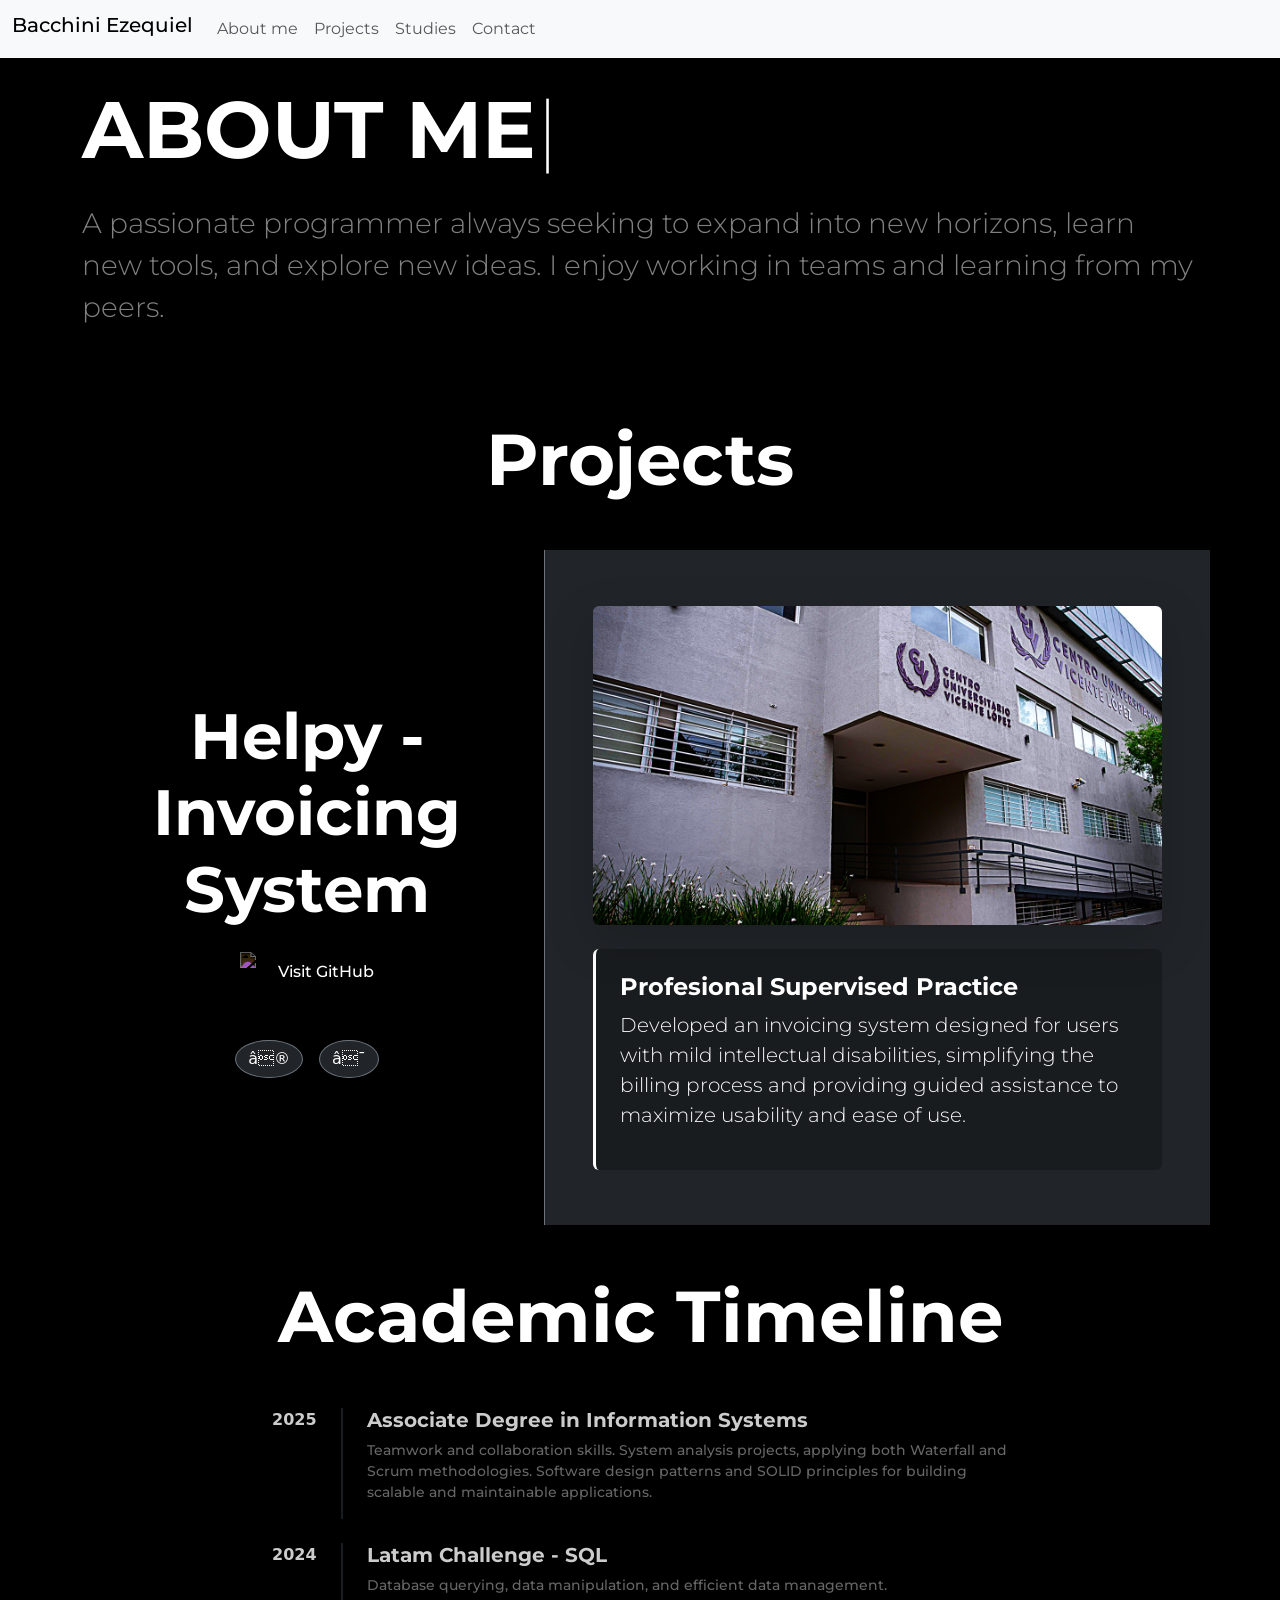
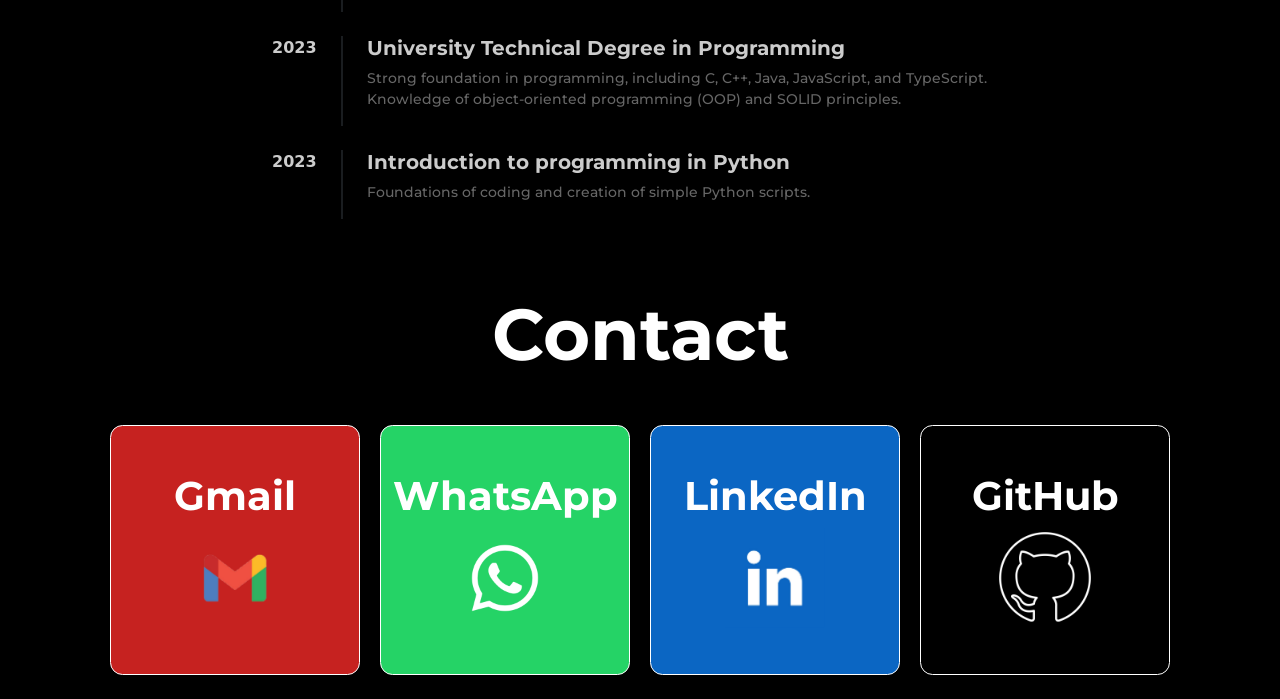
==== index.html @ bf23edd4 "rename to index" ====
<!DOCTYPE html>
<html lang="en">
    <head>
        <title>Portfolio</title>
        <link href="https://cdn.jsdelivr.net/npm/bootstrap@5.3.8/dist/css/bootstrap.min.css" rel="stylesheet" integrity="sha384-sRIl4kxILFvY47J16cr9ZwB07vP4J8+LH7qKQnuqkuIAvNWLzeN8tE5YBujZqJLB" crossorigin="anonymous">
        <link rel="preconnect" href="https://fonts.googleapis.com">
        <link rel="preconnect" href="https://fonts.gstatic.com" crossorigin>
        <link href="https://fonts.googleapis.com/css2?family=Montserrat:ital,wght@0,100..900;1,100..900&display=swap" rel="stylesheet">
        <link href="styles.css" rel="stylesheet">
    </head>
    <body style="background-color: black;">
        <main>
            <nav class="navbar navbar-expand-lg bg-body-tertiary">
                <div class="container-fluid">
                    <h1 class="navbar-brand">Bacchini Ezequiel</h1>
                    <button class="navbar-toggler" type="button" data-bs-toggle="collapse" data-bs-target="#navbarNav" aria-controls="navbarNav" aria-expanded="false" aria-label="Toggle navigation">
                    <span class="navbar-toggler-icon"></span>
                    </button>
                    <div class="collapse navbar-collapse" id="navbarNav">
                    <ul class="navbar-nav">
                        <li class="nav-item">
                        <a class="nav-link hover-zoom" href="#aboutme">About me</a>
                        </li>
                        <li class="nav-item">
                        <a class="nav-link hover-zoom" href="#projects">Projects</a>
                        </li>
                        <li class="nav-item">
                        <a class="nav-link hover-zoom" href="#studies">Studies</a>
                        </li>
                        <li class="nav-item">
                        <a class="nav-link hover-zoom" href="#contact">Contact</a>
                        </li>
                    </ul>
                    </div>
                </div>
            </nav>

            <br>
            <section id="aboutme">
                <div class="container">
                    <div class="row">
                        <div class="col-12">
                            <h1 class="display-1 fw-bold mb-4">
                                <span id="typewriter"></span><span class="cursor">|</span>
                            </h1>
                            <div class="about-description mt-4">
                                <p class="lead fs-3 text-white-50">
                                    A passionate programmer always seeking to expand into new horizons, learn new tools, and explore new ideas. I enjoy working in teams and learning from my peers.
                                </p>
                            </div>
                        </div>
                    </div>
                </div>
            </section>

            <br><br><br>

            <section id="projects">
                <h1 class="text-center mb-5 text-white fw-bold display-2">Projects</h1>
                <div class="container p-0 overflow-hidden bg-dark text-white">
                    <div class="row g-0 vh-75 align-items-stretch">
                        
                        <div id="side-left" class="col-md-5 d-flex flex-column justify-content-center align-items-center p-5 bg-black split-side border-end border-secondary">
                        <h2 id="p-title" class="display-3 fw-bold text-center mb-4">Helpy - Invoicing System</h2>
                        
                        <a id="p-link" href="https://github.com/Xr60031/PPS-Ezequiel-Bacchini" target="_blank" class="btn-github-custom">
                            <img src="https://github.githubassets.com/images/modules/logos_page/GitHub-Mark.png" alt="GitHub" width="30" class="me-2 filter-white">
                            <span id="p-link-text">Visit GitHub</span>
                        </a>

                        <div class="mt-5 d-flex gap-3">
                            <button class="btn btn-dark border-secondary rounded-circle" onclick="changeProject(-1)">❮</button>
                            <button class="btn btn-dark border-secondary rounded-circle" onclick="changeProject(1)">❯</button>
                        </div>
                        </div>

                        <div id="side-right" class="col-md-7 d-flex flex-column justify-content-center p-5 bg-dark split-side position-relative">
                            <div id="p-content" class="fade-in">
                                <img id="p-img" src="static/images/Project Assets/pps.png" class="img-fluid rounded shadow-lg mb-4 w-100" style="object-fit: cover; max-height: 50vh;">
                                <div class="p-4 bg-black bg-opacity-25 rounded border-start border-3 border-white">
                                    <h4 id="p-subtitle" class="text-white fw-bold uppercase">Profesional Supervised Practice</h4>
                                    <p id="p-desc" class="lead text-light">Developed an invoicing system designed for users with mild intellectual disabilities, simplifying the billing process and providing guided assistance to maximize usability and ease of use.</p>
                                </div>
                            </div>
                        </div>
                    </div>
                </div>
            </section>

            <section id="studies">
                <div class="container py-5">
                    <div class="row justify-content-center">
                        <div class="col-md-8">
                            <h1 class="text-center mb-5 text-white fw-bold display-2">Academic Timeline</h1>
                            
                            <div class="timeline-container">
                                <div class="timeline-item d-flex mb-4">
                                    <div class="timeline-date pe-4 border-end border-2 border-dark text-end">
                                        <span class="fw-bold text-white">2025</span>
                                    </div>
                                    <div class="timeline-content ps-4">
                                        <h5 class="fw-bold text-white">Associate Degree in Information Systems</h5>
                                        <p class="text-white-50 small">Teamwork and collaboration skills. System analysis projects, applying both Waterfall and Scrum methodologies. Software design patterns and SOLID principles for building scalable and maintainable applications.</p>
                                    </div>
                                    </div>

                                    <div class="timeline-item d-flex mb-4">
                                    <div class="timeline-date pe-4 border-end border-2 border-dark text-end">
                                        <span class="fw-bold text-white">2024</span>
                                    </div>
                                    <div class="timeline-content ps-4">
                                        <h5 class="fw-bold text-white">Latam Challenge - SQL</h5>
                                        <p class="text-white-50 small">Database querying, data manipulation, and efficient data management.</p>
                                    </div>
                                    </div>

                                    <div class="timeline-item d-flex mb-4">
                                    <div class="timeline-date pe-4 border-end border-2 border-dark text-end">
                                        <span class="fw-bold text-white">2023</span>
                                    </div>
                                    <div class="timeline-content ps-4">
                                        <h5 class="fw-bold text-white">University Technical Degree in Programming</h5>
                                        <p class="text-white-50 small">Strong foundation in programming, including C, C++, Java, JavaScript, and TypeScript. Knowledge of object-oriented programming (OOP) and SOLID principles.</p>
                                    </div>
                                    </div>

                                    <div class="timeline-item d-flex mb-4">
                                    <div class="timeline-date pe-4 border-end border-2 border-dark text-end">
                                        <span class="fw-bold text-white">2023</span>
                                    </div>
                                    <div class="timeline-content ps-4">
                                        <h5 class="fw-bold text-white">Introduction to programming in Python</h5>
                                        <p class="text-white-50 small">Foundations of coding and creation of simple Python scripts.</p>
                                    </div>
                                </div>
                            </div>
                        
                        </div>
                    </div>
                </div>
            </section>

            <section id="contact">
                <h1 class="text-center mb-5 text-white fw-bold display-2">Contact</h1>
                <div class="contact-container">
                    <div class="contact gmail">
                        <h1 class="fw-bold">Gmail</h1>
                        <a href="mailto:ezequielbacchini@gmail.com" target="_blank"><img alt="gmail" src="static/images/Gmail Assets/gmail.png" class="contactimg hover-zoom"/></a>
                    </div>
                    <div class="contact whatsapp">
                        <h1 class="fw-bold">WhatsApp</h1>
                        <a href="https://wa.me/5491138857351/?text=Hola!%20me%20encuentro%20interesado%20en%20tus%20servicios." target="_blank">
                            <img alt="linkedin" src="static/images/Whatsapp Assets/whatsapp.png" class="contactimg hover-zoom"/>
                        </a>
                    </div>
                    <div class="contact linkedin">
                        <h1 class="fw-bold">LinkedIn</h1>
                        <a aria-label="Chat on WhatsApp" href="https://www.linkedin.com/in/ezequiel-bacchini-b89231298/" target="_blank">
                            <img alt="Chat on WhatsApp" src="static/images/LinkedIn Assets/linkedin.jpg" class="contactimg hover-zoom"/>
                        </a>
                    </div>
                    <div class="contact github">
                        <h1 class="fw-bold">GitHub</h1>
                        <a href="https://github.com/Xr60031" target="_blank"><img alt="GitHub" src="static/images/GitHub Assets/github.png" class="contactimg hover-zoom"/></a>
                    </div>
                </div>
            </section>

            <br>
        </main>
        <script src="static/js/projects.js"></script>
        <script src="static/js/aboutme.js"></script>
        <script src="static/js/scroll.js"></script>
    </body>

</html>
---- styles.css ----
:root {
    --font-weight: 500;

    --color-gmail: #C62220;
    --color-text-gmail: white;

    --color-whatsapp: #25D366;
    --color-text-whatsapp: white;

    --color-github: black;
    --color-text-github: white;

    --color-linkedin: #0B66C3;
    --color-text-linkedin: white;
    
    --div-contact-radius: 5%;
    --div-contact-px: 1px;
    --div-contact-border-color: black;
    --div-contact-padding: 10px;
    --div-contact-container-gap: 20px;
    --div-color-border: white;

    --contact-image-width:100px; 
    --contact-image-height: 100px;
    --contact-container-width: 250px;
    --contact-container-height: 250px;
}

h1,h2,h3,h4,h5,h6,p,a{
    font-family: "Montserrat", sans-serif;
    font-optical-sizing: auto;
    font-weight: var(--font-weight);
    font-style: normal;
}

/*Contact*/
.contact-container {
    display: flex;
    justify-content: center;
    gap: var(--div-contact-container-gap);
}

.contact{
    width: var(--contact-container-width);
    height: var(--contact-container-height);
    border-radius: var(--div-contact-radius);
    align-content: center;
    text-align: center;
    padding: var(--div-contact-padding);

    color: var(--color-text-github);
    border: var(--div-contact-px) solid var(--div-color-border);
}

.contactimg{
    width: var(--contact-image-width);
    height: var(--contact-image-height);
}

.whatsapp{
    background-color: var(--color-whatsapp);
    color: var(--color-text-whatsapp);
}

.gmail{
    background-color: var(--color-gmail);
    color: var(--color-text-gmail);
}

.github{
    background-color: var(--color-github);
    color: var(--color-text-github);
}

.linkedin{
    background-color: var(--color-linkedin);
    color: var(--color-text-linkedin);
}

/**/

/*Projects*/
.row.vh-100 {
    display: flex;
    margin: 0;
    padding: 0;
    overflow: hidden;
    will-change: flex; 
}

.split-side {
    height: 75vh !important;
    position: relative;
    display: flex;
    flex-direction: column;
    justify-content: center;
    padding: 3rem;
    overflow: hidden;
    transition: flex 0.8s cubic-bezier(0.25, 1, 0.5, 1), 
        max-width 0.8s cubic-bezier(0.25, 1, 0.5, 1),
        filter 0.4s ease;
}

#side-left {
    flex: 0 0 41.666667% !important;
    max-width: 41.666667% !important;
}

#side-right {
    flex: 0 0 58.333333% !important;
    max-width: 58.333333% !important;
}

#side-left:hover {
    flex: 0 0 55% !important;
    max-width: 55% !important;
    z-index: 2;
}
#side-left:hover + #side-right {
    flex: 0 0 45% !important;
    max-width: 45% !important;
}

#side-right:hover {
    flex: 0 0 75% !important; 
    max-width: 75% !important;
    z-index: 2;
}

.row:has(#side-right:hover) #side-left {
    flex: 0 0 25% !important;
    max-width: 25% !important;
}

.filter-white { filter: invert(1); }

#p-link {
    text-decoration: none;
    display: inline-flex;
    align-items: center;
    transition: transform 0.2s;
    color: var(--color-text-github);
}

#p-link:hover {
    transform: scale(1.05);
}
/**/

/*Studies*/
.timeline-item {
transition: all 0.3s cubic-bezier(0.25, 0.8, 0.25, 1);
cursor: default;
opacity: 0.8;
}

.timeline-item:hover {
opacity: 1;
transform: scale(1.1) translateX(10px);
}

.timeline-date span {
transition: color 0.3s ease;
}
.timeline-item:hover .timeline-date {
border-right-width: 5px !important;
}

.timeline-content h5 {
transition: letter-spacing 0.3s ease;
}

.timeline-item:hover .timeline-content h5 {
letter-spacing: 1px;
}
/**/

/*Hover Effect*/
.hover-zoom {
    transition: transform 0.5s cubic-bezier(0.165, 0.84, 0.44, 1);
    
    will-change: transform; 
}

.hover-zoom:hover {
    transform: scale(1.2); 
}
/**/

/*About Me*/
.cursor {
    color: white;
    animation: blink 0.7s infinite;
    font-weight: 200;
}

@keyframes blink {
    0%, 100% { opacity: 1; }
    50% { opacity: 0; }
}

#typewriter {
    color: white;
    text-transform: uppercase;
}

.about-description {
    opacity: 0;
    transform: translateY(20px);
    transition: all 1s ease 2s;
}

.about-description.show {
    opacity: 1;
    transform: translateY(0);
}
/**/
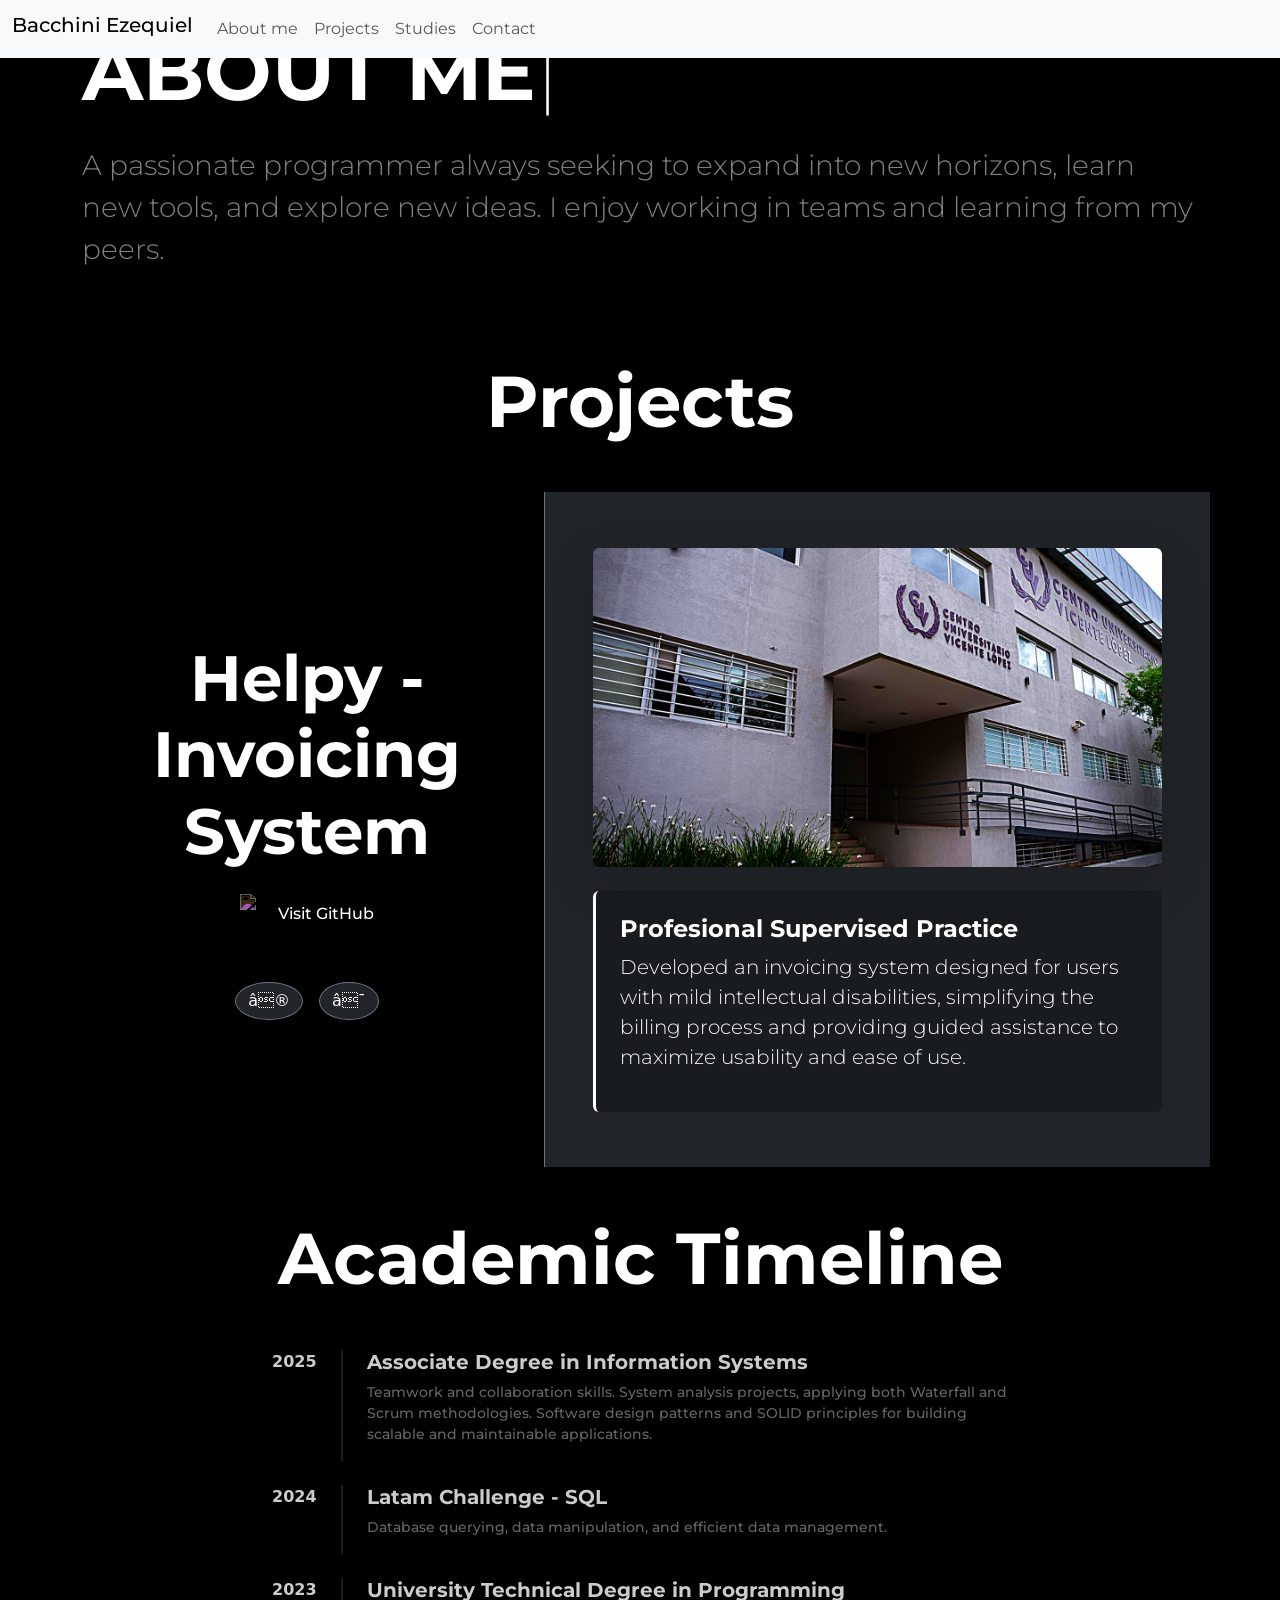
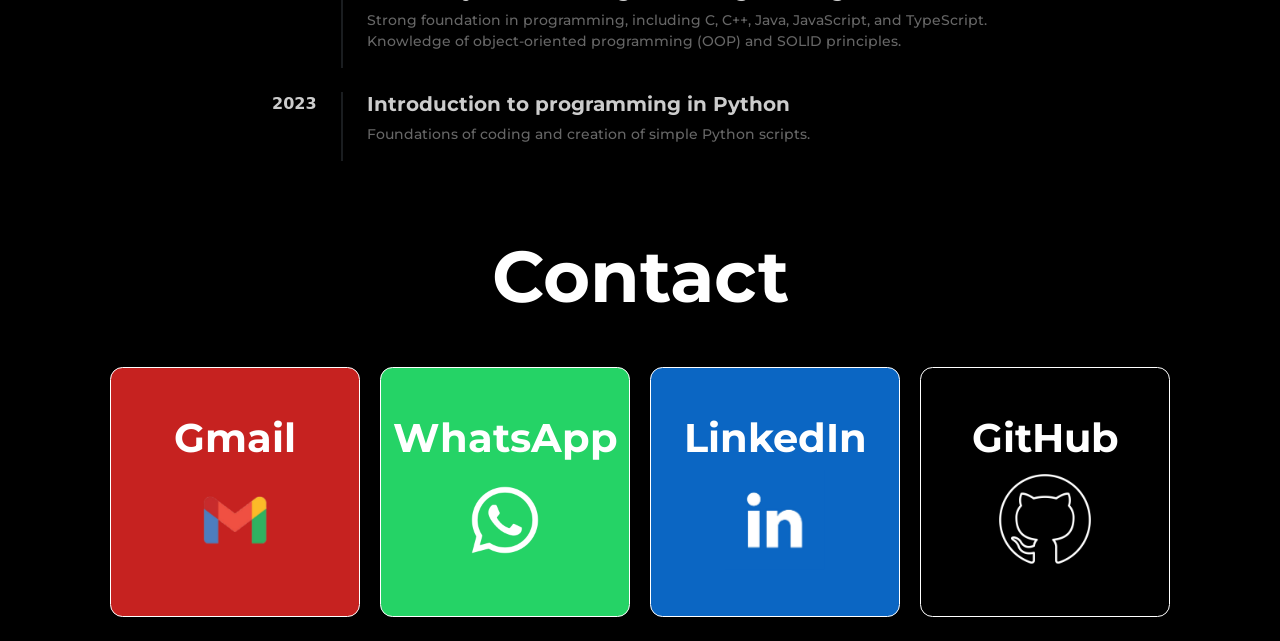
==== commit 69b795e4: "Fixed top Navigation Bar" ====
--- a/index.html
+++ b/index.html
@@ -10,7 +10,7 @@
     </head>
     <body style="background-color: black;">
         <main>
-            <nav class="navbar navbar-expand-lg bg-body-tertiary">
+            <nav class="navbar navbar-expand-lg bg-body-tertiary fixed-top">
                 <div class="container-fluid">
                     <h1 class="navbar-brand">Bacchini Ezequiel</h1>
                     <button class="navbar-toggler" type="button" data-bs-toggle="collapse" data-bs-target="#navbarNav" aria-controls="navbarNav" aria-expanded="false" aria-label="Toggle navigation">
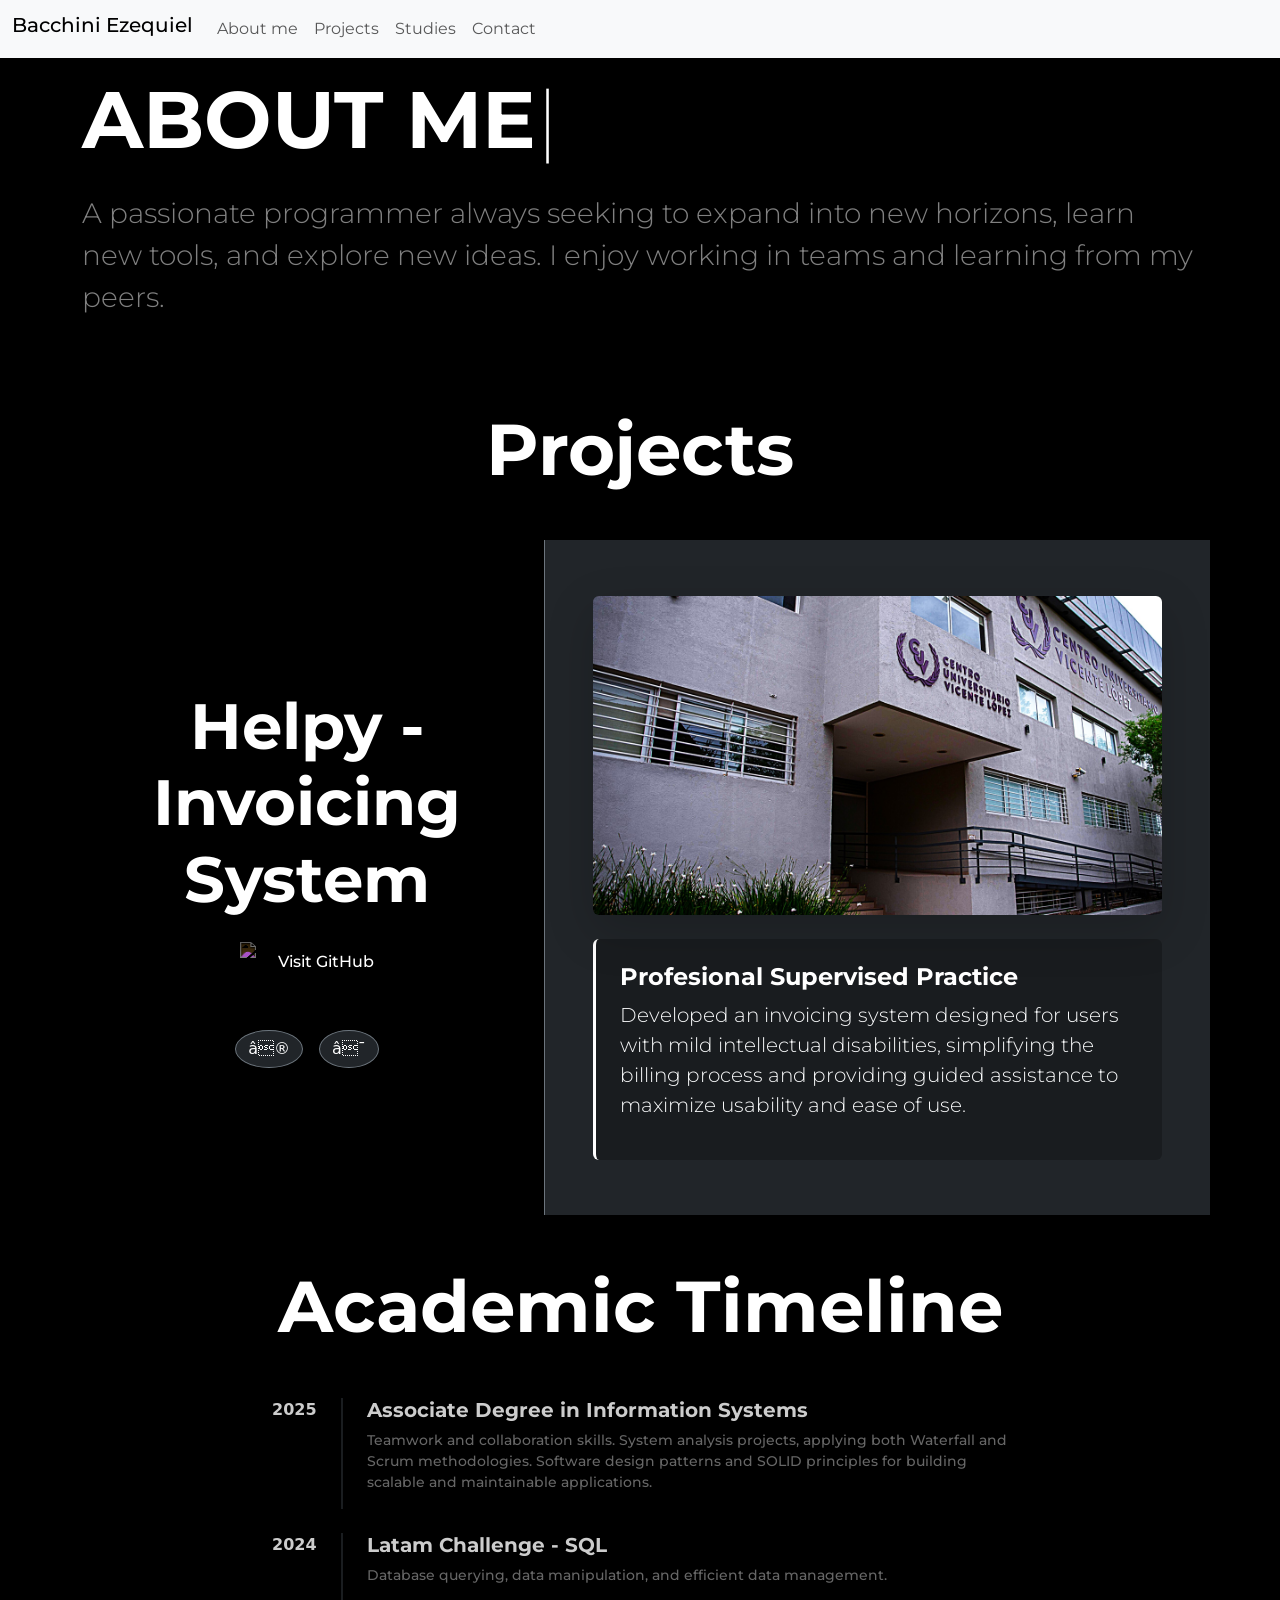
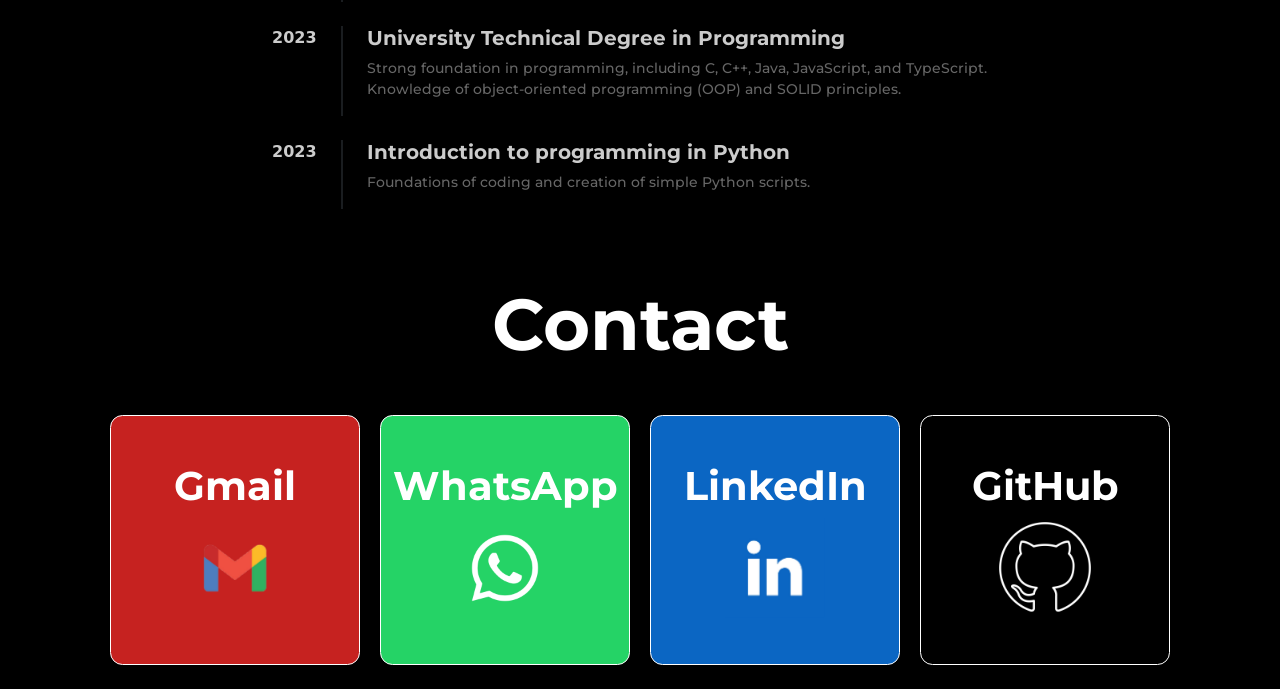
==== commit 2fdfe036: "Additional Identation" ====
--- a/index.html
+++ b/index.html
@@ -35,7 +35,7 @@
                 </div>
             </nav>
 
-            <br>
+            <br><br><br>
             <section id="aboutme">
                 <div class="container">
                     <div class="row">
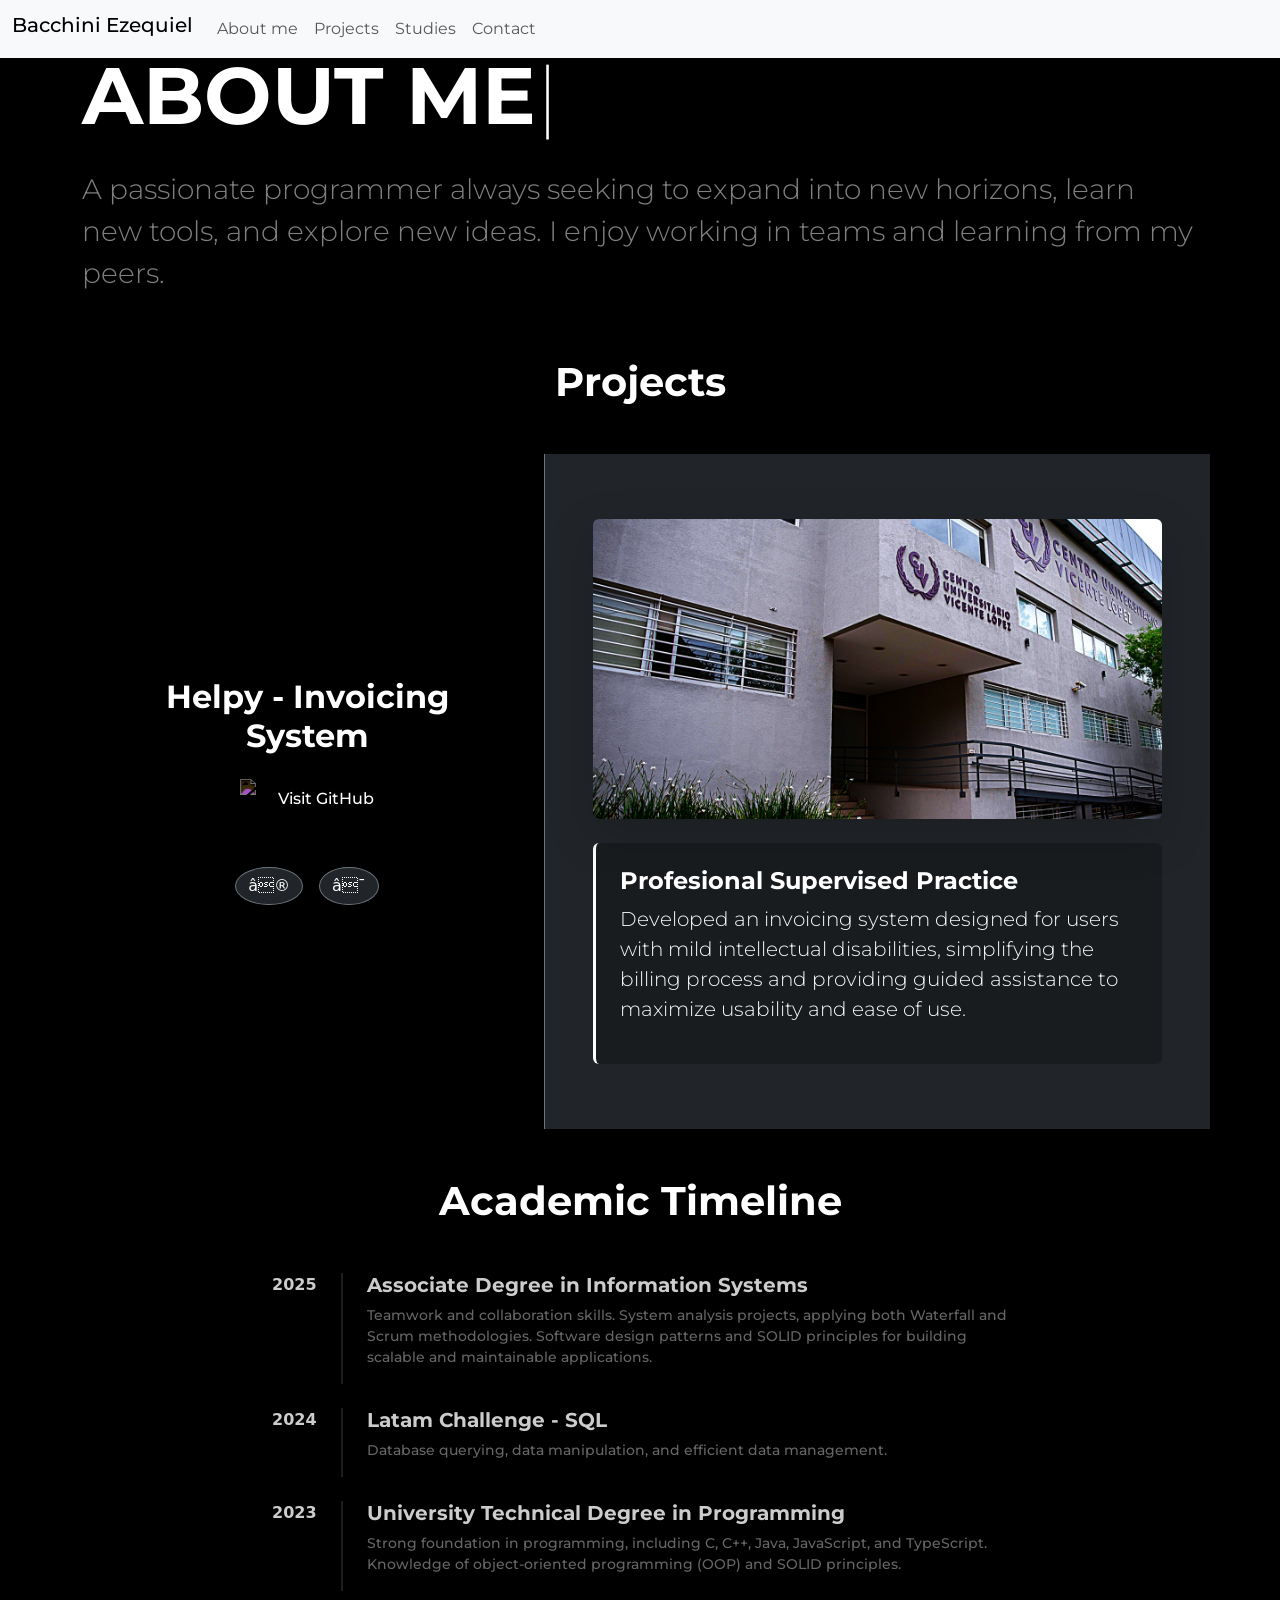
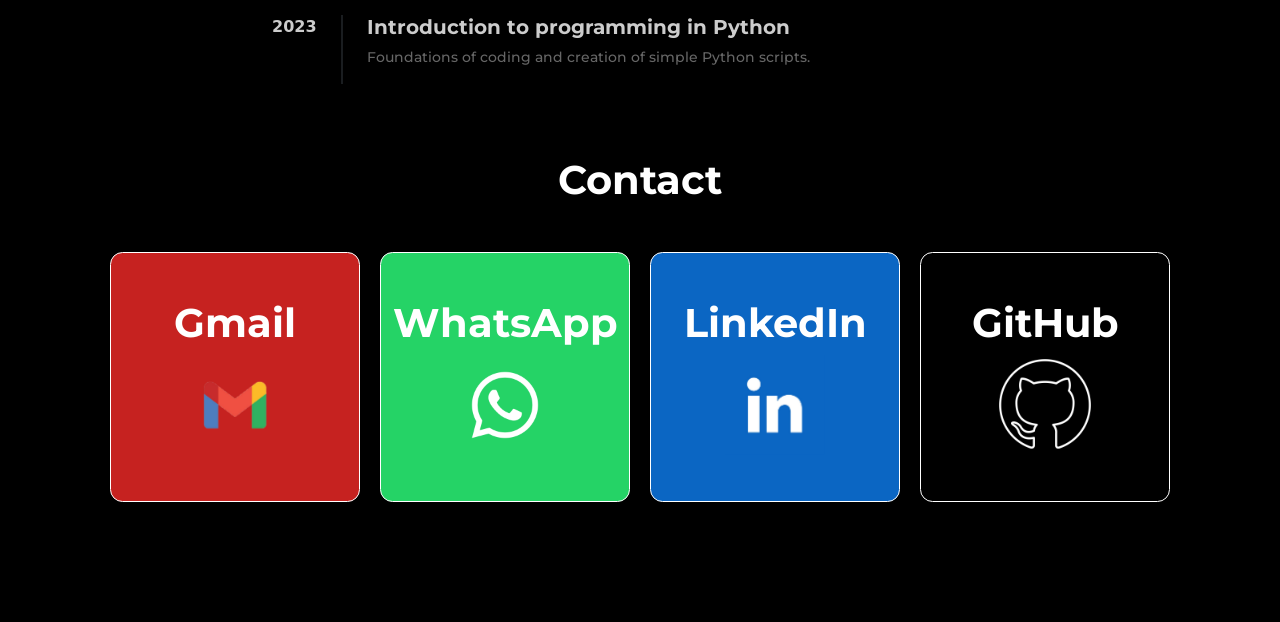
==== commit 56fd8126: "Replace <br> with py-5" ====
--- a/index.html
+++ b/index.html
@@ -7,6 +7,7 @@
         <link rel="preconnect" href="https://fonts.gstatic.com" crossorigin>
         <link href="https://fonts.googleapis.com/css2?family=Montserrat:ital,wght@0,100..900;1,100..900&display=swap" rel="stylesheet">
         <link href="styles.css" rel="stylesheet">
+        <meta name="viewport" content="width=device-width, initial-scale=1">
     </head>
     <body style="background-color: black;">
         <main>
@@ -35,7 +36,8 @@
                 </div>
             </nav>
 
-            <br><br><br>
+            <section class="py-5">
+
             <section id="aboutme">
                 <div class="container">
                     <div class="row">
@@ -53,15 +55,15 @@
                 </div>
             </section>
 
-            <br><br><br>
+            <section class="py-5">
 
             <section id="projects">
-                <h1 class="text-center mb-5 text-white fw-bold display-2">Projects</h1>
+                <h1 class="text-center mb-5 text-white fw-bold display-lg-2">Projects</h1>
                 <div class="container p-0 overflow-hidden bg-dark text-white">
-                    <div class="row g-0 vh-75 align-items-stretch">
+                    <div class="row g-0 align-items-stretch">
                         
                         <div id="side-left" class="col-md-5 d-flex flex-column justify-content-center align-items-center p-5 bg-black split-side border-end border-secondary">
-                        <h2 id="p-title" class="display-3 fw-bold text-center mb-4">Helpy - Invoicing System</h2>
+                        <h2 id="p-title" class="display-lg-3 fw-bold text-center mb-4">Helpy - Invoicing System</h2>
                         
                         <a id="p-link" href="https://github.com/Xr60031/PPS-Ezequiel-Bacchini" target="_blank" class="btn-github-custom">
                             <img src="https://github.githubassets.com/images/modules/logos_page/GitHub-Mark.png" alt="GitHub" width="30" class="me-2 filter-white">
@@ -76,7 +78,7 @@
 
                         <div id="side-right" class="col-md-7 d-flex flex-column justify-content-center p-5 bg-dark split-side position-relative">
                             <div id="p-content" class="fade-in">
-                                <img id="p-img" src="static/images/Project Assets/pps.png" class="img-fluid rounded shadow-lg mb-4 w-100" style="object-fit: cover; max-height: 50vh;">
+                                <img id="p-img" src="static/images/Project Assets/pps.png" class="img-fluid rounded shadow-lg mb-4 w-100" style="object-fit: cover; max-height: 300px;">
                                 <div class="p-4 bg-black bg-opacity-25 rounded border-start border-3 border-white">
                                     <h4 id="p-subtitle" class="text-white fw-bold uppercase">Profesional Supervised Practice</h4>
                                     <p id="p-desc" class="lead text-light">Developed an invoicing system designed for users with mild intellectual disabilities, simplifying the billing process and providing guided assistance to maximize usability and ease of use.</p>
@@ -91,7 +93,7 @@
                 <div class="container py-5">
                     <div class="row justify-content-center">
                         <div class="col-md-8">
-                            <h1 class="text-center mb-5 text-white fw-bold display-2">Academic Timeline</h1>
+                            <h1 class="text-center mb-5 text-white fw-bold display-lg-2">Academic Timeline</h1>
                             
                             <div class="timeline-container">
                                 <div class="timeline-item d-flex mb-4">
@@ -141,7 +143,7 @@
             </section>
 
             <section id="contact">
-                <h1 class="text-center mb-5 text-white fw-bold display-2">Contact</h1>
+                <h1 class="text-center mb-5 text-white fw-bold display-lg-2">Contact</h1>
                 <div class="contact-container">
                     <div class="contact gmail">
                         <h1 class="fw-bold">Gmail</h1>
--- a/styles.css
+++ b/styles.css
@@ -47,7 +47,6 @@
     align-content: center;
     text-align: center;
     padding: var(--div-contact-padding);
-
     color: var(--color-text-github);
     border: var(--div-contact-px) solid var(--div-color-border);
 }
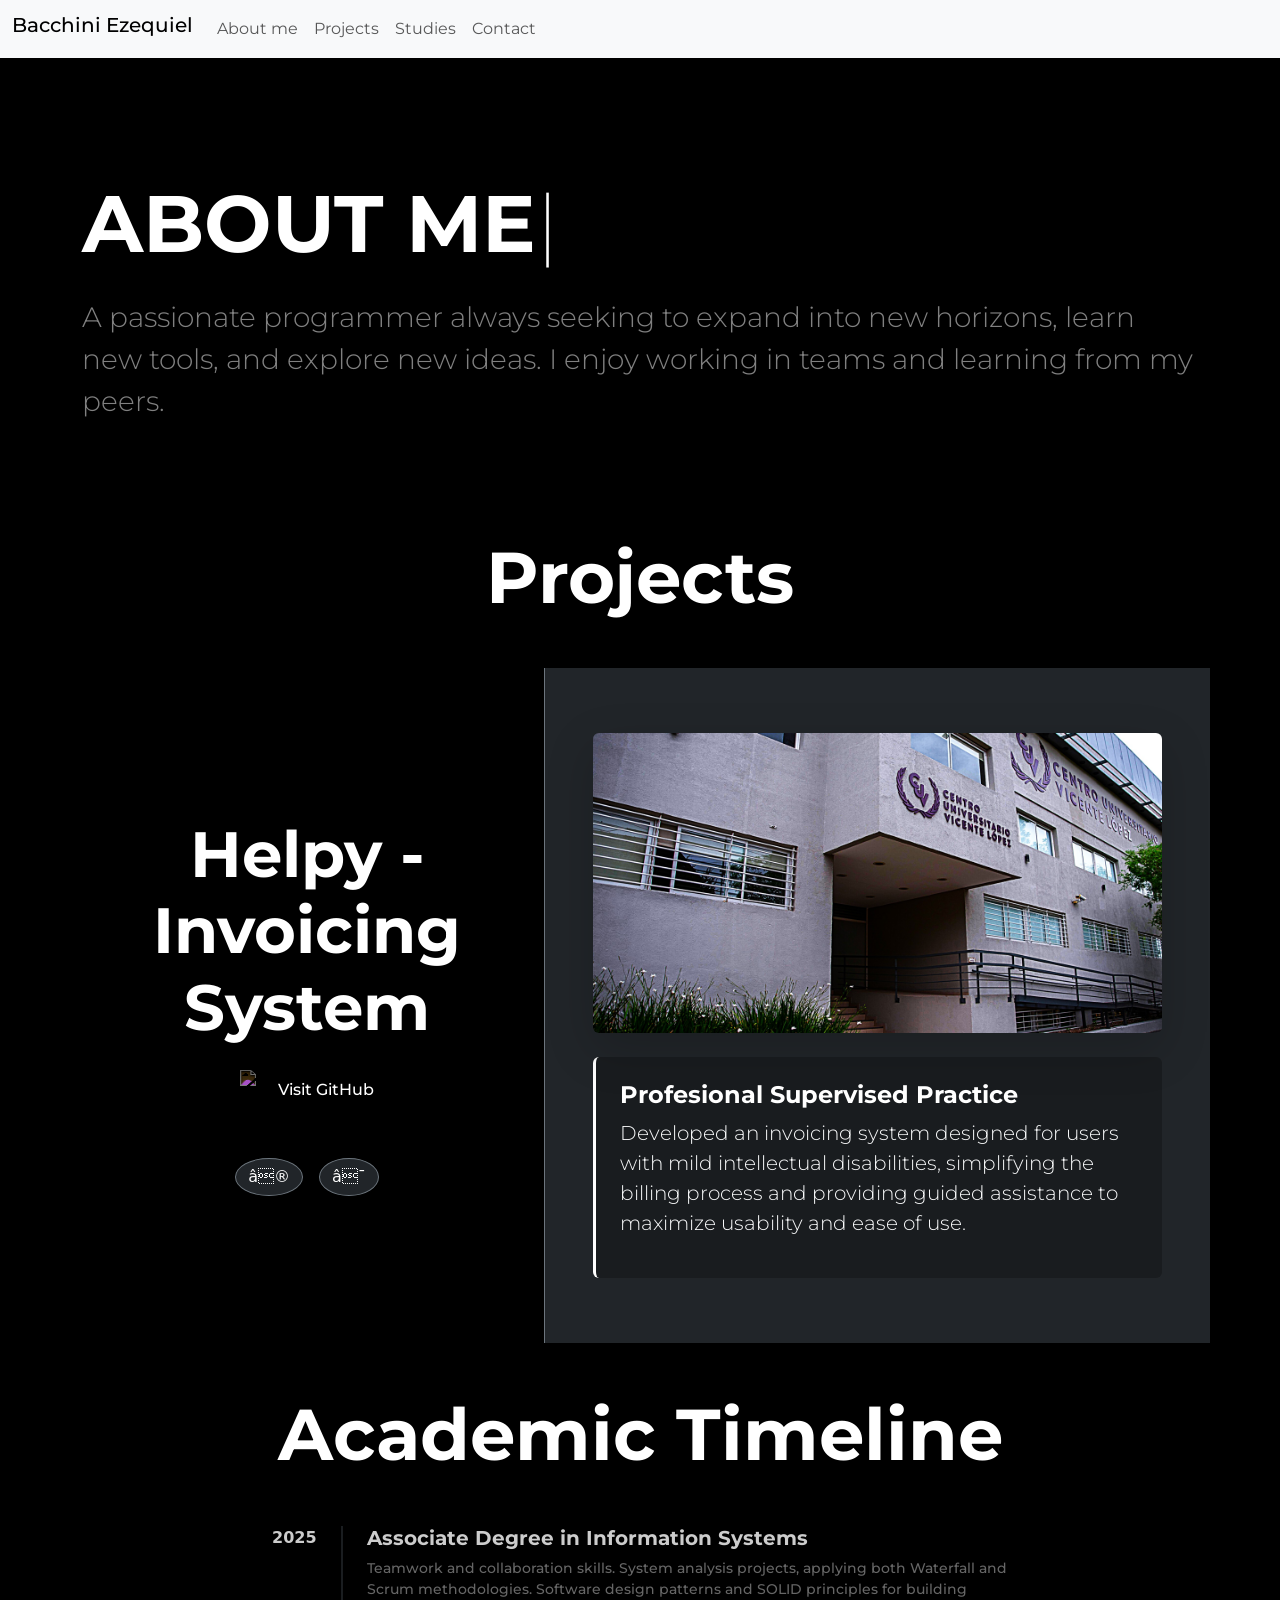
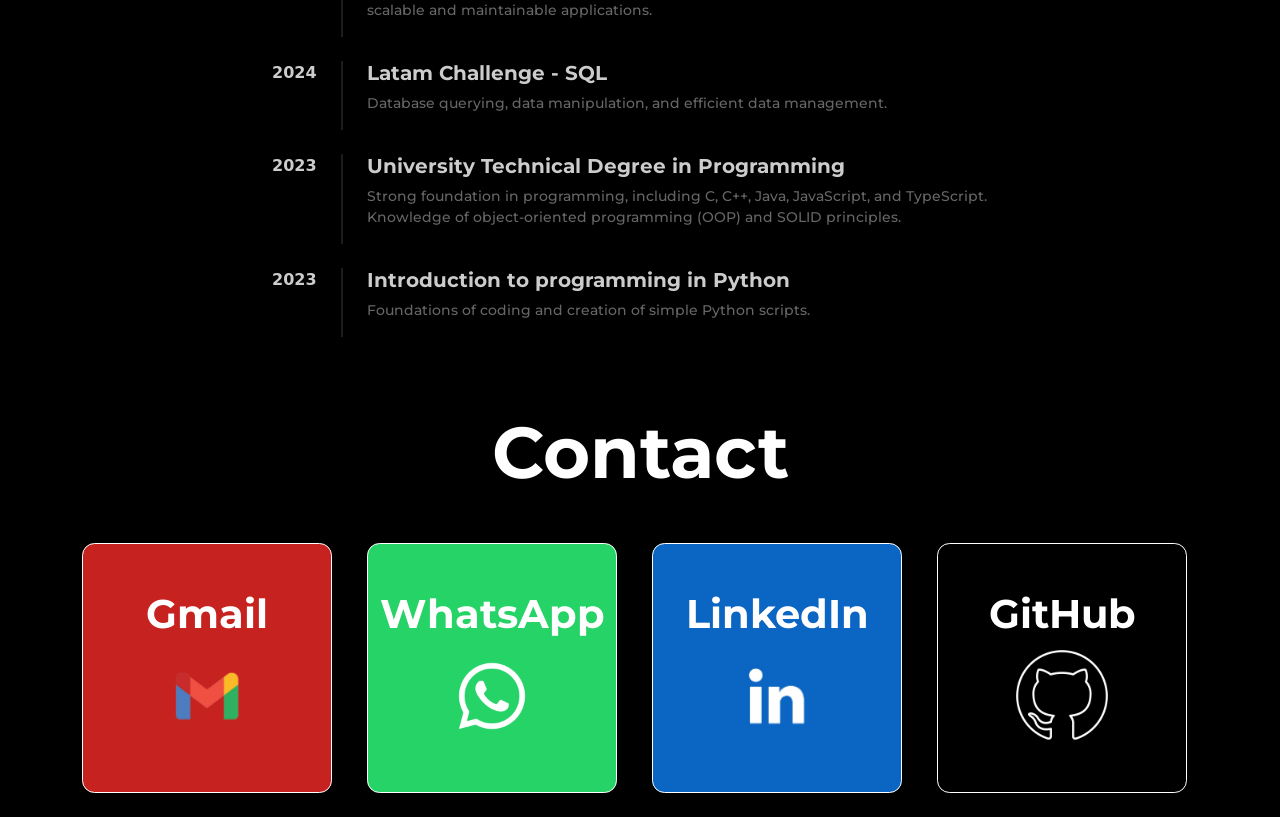
==== commit a42bef23: "Contact section made responsive" ====
--- a/index.html
+++ b/index.html
@@ -36,7 +36,7 @@
                 </div>
             </nav>
 
-            <section class="py-5">
+            <section class="py-5"></section>
 
             <section id="aboutme">
                 <div class="container">
@@ -55,15 +55,15 @@
                 </div>
             </section>
 
-            <section class="py-5">
+            <section class="py-5"></section>
 
             <section id="projects">
-                <h1 class="text-center mb-5 text-white fw-bold display-lg-2">Projects</h1>
+                <h1 class="text-center mb-5 text-white fw-bold display-2">Projects</h1>
                 <div class="container p-0 overflow-hidden bg-dark text-white">
                     <div class="row g-0 align-items-stretch">
                         
                         <div id="side-left" class="col-md-5 d-flex flex-column justify-content-center align-items-center p-5 bg-black split-side border-end border-secondary">
-                        <h2 id="p-title" class="display-lg-3 fw-bold text-center mb-4">Helpy - Invoicing System</h2>
+                        <h2 id="p-title" class="display-3 fw-bold text-center mb-4">Helpy - Invoicing System</h2>
                         
                         <a id="p-link" href="https://github.com/Xr60031/PPS-Ezequiel-Bacchini" target="_blank" class="btn-github-custom">
                             <img src="https://github.githubassets.com/images/modules/logos_page/GitHub-Mark.png" alt="GitHub" width="30" class="me-2 filter-white">
@@ -78,7 +78,7 @@
 
                         <div id="side-right" class="col-md-7 d-flex flex-column justify-content-center p-5 bg-dark split-side position-relative">
                             <div id="p-content" class="fade-in">
-                                <img id="p-img" src="static/images/Project Assets/pps.png" class="img-fluid rounded shadow-lg mb-4 w-100" style="object-fit: cover; max-height: 300px;">
+                                <img id="p-img" src="static/images/Project Assets/pps.png" class="img-fluid rounded shadow-lg mb-4 w-100">
                                 <div class="p-4 bg-black bg-opacity-25 rounded border-start border-3 border-white">
                                     <h4 id="p-subtitle" class="text-white fw-bold uppercase">Profesional Supervised Practice</h4>
                                     <p id="p-desc" class="lead text-light">Developed an invoicing system designed for users with mild intellectual disabilities, simplifying the billing process and providing guided assistance to maximize usability and ease of use.</p>
@@ -93,10 +93,10 @@
                 <div class="container py-5">
                     <div class="row justify-content-center">
                         <div class="col-md-8">
-                            <h1 class="text-center mb-5 text-white fw-bold display-lg-2">Academic Timeline</h1>
+                            <h1 class="text-center mb-5 text-white fw-bold display-2">Academic Timeline</h1>
                             
                             <div class="timeline-container">
-                                <div class="timeline-item d-flex mb-4">
+                                <div class="timeline-item d-flex mb-4 flex-column flex-md-row">
                                     <div class="timeline-date pe-4 border-end border-2 border-dark text-end">
                                         <span class="fw-bold text-white">2025</span>
                                     </div>
@@ -106,7 +106,7 @@
                                     </div>
                                     </div>
 
-                                    <div class="timeline-item d-flex mb-4">
+                                    <div class="timeline-item d-flex mb-4 flex-column flex-md-row">
                                     <div class="timeline-date pe-4 border-end border-2 border-dark text-end">
                                         <span class="fw-bold text-white">2024</span>
                                     </div>
@@ -116,7 +116,7 @@
                                     </div>
                                     </div>
 
-                                    <div class="timeline-item d-flex mb-4">
+                                    <div class="timeline-item d-flex mb-4 flex-column flex-md-row">
                                     <div class="timeline-date pe-4 border-end border-2 border-dark text-end">
                                         <span class="fw-bold text-white">2023</span>
                                     </div>
@@ -126,7 +126,7 @@
                                     </div>
                                     </div>
 
-                                    <div class="timeline-item d-flex mb-4">
+                                    <div class="timeline-item d-flex mb-4 flex-column flex-md-row">
                                     <div class="timeline-date pe-4 border-end border-2 border-dark text-end">
                                         <span class="fw-bold text-white">2023</span>
                                     </div>
@@ -143,29 +143,46 @@
             </section>
 
             <section id="contact">
-                <h1 class="text-center mb-5 text-white fw-bold display-lg-2">Contact</h1>
-                <div class="contact-container">
-                    <div class="contact gmail">
-                        <h1 class="fw-bold">Gmail</h1>
-                        <a href="mailto:ezequielbacchini@gmail.com" target="_blank"><img alt="gmail" src="static/images/Gmail Assets/gmail.png" class="contactimg hover-zoom"/></a>
-                    </div>
-                    <div class="contact whatsapp">
-                        <h1 class="fw-bold">WhatsApp</h1>
-                        <a href="https://wa.me/5491138857351/?text=Hola!%20me%20encuentro%20interesado%20en%20tus%20servicios." target="_blank">
-                            <img alt="linkedin" src="static/images/Whatsapp Assets/whatsapp.png" class="contactimg hover-zoom"/>
-                        </a>
-                    </div>
-                    <div class="contact linkedin">
-                        <h1 class="fw-bold">LinkedIn</h1>
-                        <a aria-label="Chat on WhatsApp" href="https://www.linkedin.com/in/ezequiel-bacchini-b89231298/" target="_blank">
-                            <img alt="Chat on WhatsApp" src="static/images/LinkedIn Assets/linkedin.jpg" class="contactimg hover-zoom"/>
-                        </a>
-                    </div>
-                    <div class="contact github">
-                        <h1 class="fw-bold">GitHub</h1>
-                        <a href="https://github.com/Xr60031" target="_blank"><img alt="GitHub" src="static/images/GitHub Assets/github.png" class="contactimg hover-zoom"/></a>
+                <h1 class="text-center mb-5 text-white fw-bold display-2">Contact</h1>
+
+                <div class="container">
+                    <div class="row g-4 justify-content-center">
+
+                        <div class="col-6 col-md-3">
+                            <div class="contact gmail">
+                                <h1 class="fw-bold">Gmail</h1>
+                                <a href="mailto:ezequielbacchini@gmail.com" target="_blank"><img alt="gmail" src="static/images/Gmail Assets/gmail.png" class="contactimg hover-zoom"/></a>
+                            </div>
+                        </div>
+
+                        <div class="col-6 col-md-3">
+                            <div class="contact whatsapp">
+                                <h1 class="fw-bold">WhatsApp</h1>
+                                <a href="https://wa.me/5491138857351/?text=Hola!%20me%20encuentro%20interesado%20en%20tus%20servicios." target="_blank">
+                                    <img alt="linkedin" src="static/images/Whatsapp Assets/whatsapp.png" class="contactimg hover-zoom"/>
+                                </a>
+                            </div>
+                        </div>
+
+                        <div class="col-6 col-md-3">
+                            <div class="contact linkedin">
+                                <h1 class="fw-bold">LinkedIn</h1>
+                                <a aria-label="Chat on WhatsApp" href="https://www.linkedin.com/in/ezequiel-bacchini-b89231298/" target="_blank">
+                                    <img alt="Chat on WhatsApp" src="static/images/LinkedIn Assets/linkedin.jpg" class="contactimg hover-zoom"/>
+                                </a>
+                            </div>
+                        </div>
+
+                        <div class="col-6 col-md-3">
+                            <div class="contact github">
+                                <h1 class="fw-bold">GitHub</h1>
+                                <a href="https://github.com/Xr60031" target="_blank"><img alt="GitHub" src="static/images/GitHub Assets/github.png" class="contactimg hover-zoom"/></a>
+                            </div>
+                        </div>
+                        
                     </div>
                 </div>
+
             </section>
 
             <br>
--- a/styles.css
+++ b/styles.css
@@ -24,6 +24,10 @@
     --contact-image-height: 100px;
     --contact-container-width: 250px;
     --contact-container-height: 250px;
+}
+
+body {
+    padding-top: 80px;
 }
 
 h1,h2,h3,h4,h5,h6,p,a{
@@ -182,7 +186,7 @@
 }
 
 .hover-zoom:hover {
-    transform: scale(1.2); 
+    transform: scale(1.01); 
 }
 /**/
 
@@ -213,4 +217,9 @@
     opacity: 1;
     transform: translateY(0);
 }
-/**/+/**/
+
+#p-img {
+    height: auto;
+    max-height: 300px;
+}
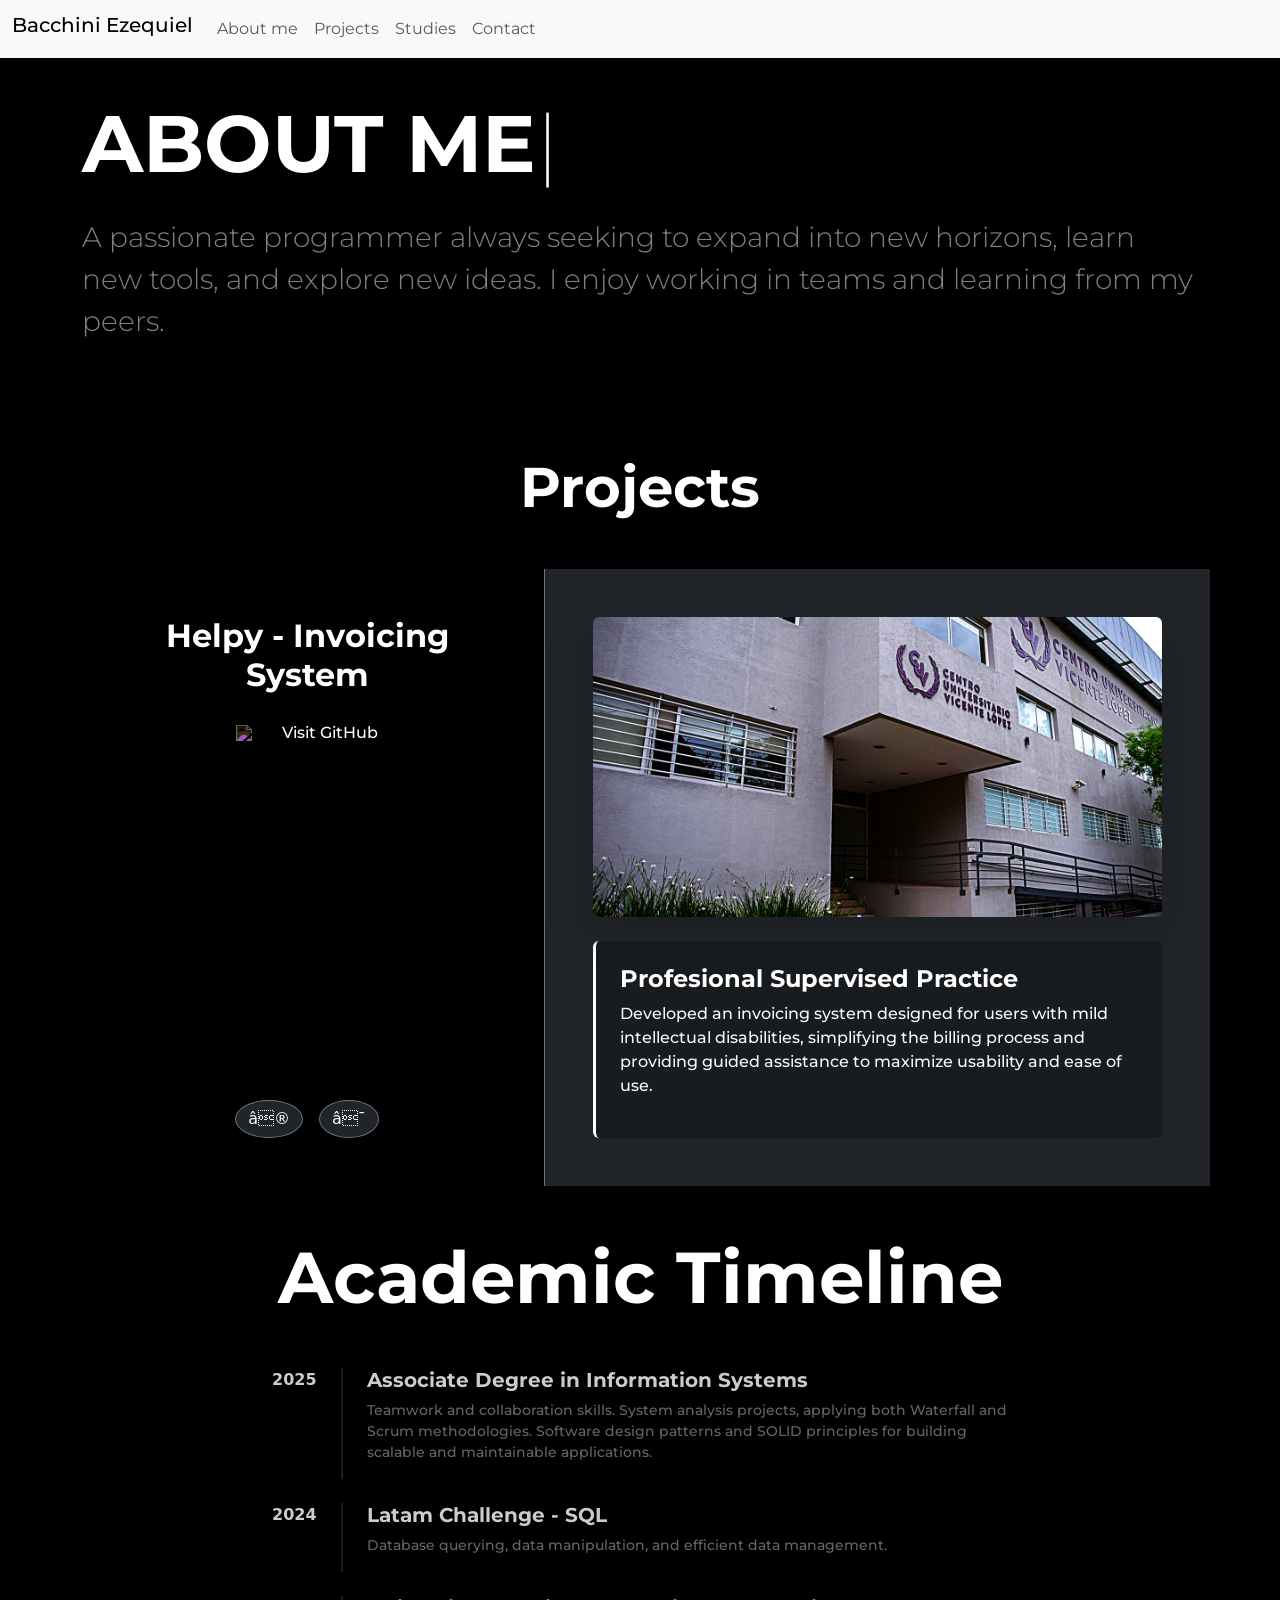
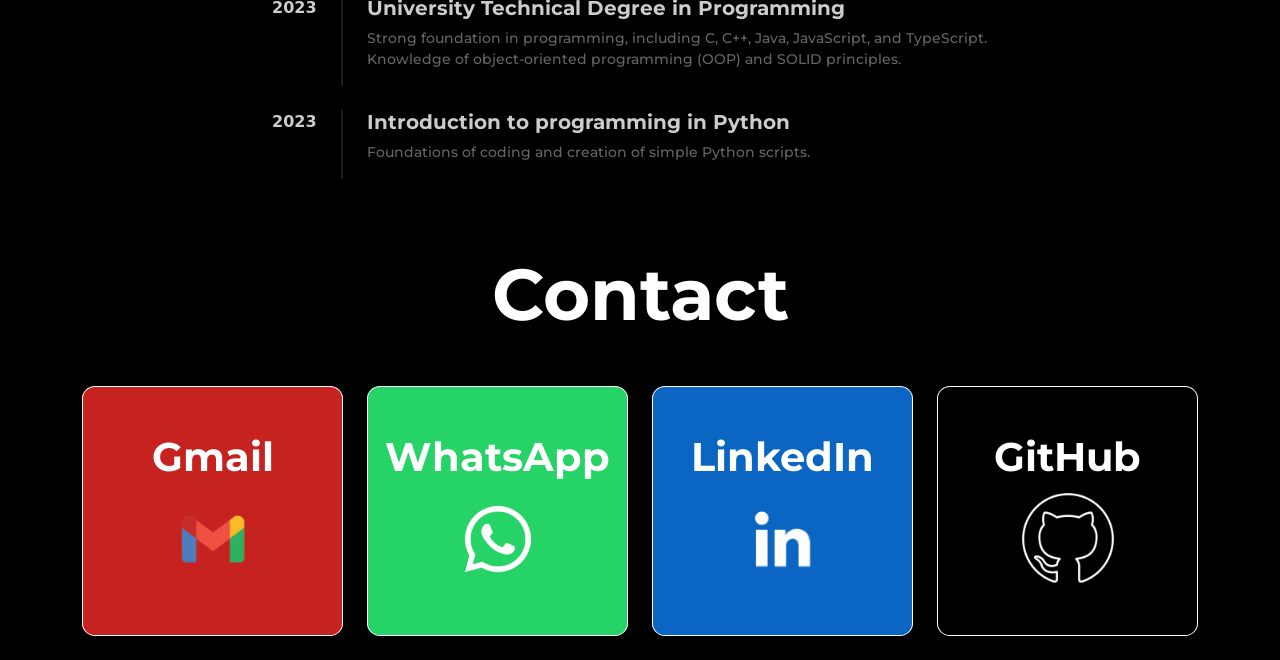
==== commit c0edd4f0: "Proejct Section made responsive" ====
--- a/index.html
+++ b/index.html
@@ -58,33 +58,50 @@
             <section class="py-5"></section>
 
             <section id="projects">
-                <h1 class="text-center mb-5 text-white fw-bold display-2">Projects</h1>
+                <h1 class="text-center mb-5 text-white fw-bold display-4 display-md-2">Projects</h1>
+
                 <div class="container p-0 overflow-hidden bg-dark text-white">
-                    <div class="row g-0 align-items-stretch">
-                        
-                        <div id="side-left" class="col-md-5 d-flex flex-column justify-content-center align-items-center p-5 bg-black split-side border-end border-secondary">
-                        <h2 id="p-title" class="display-3 fw-bold text-center mb-4">Helpy - Invoicing System</h2>
-                        
-                        <a id="p-link" href="https://github.com/Xr60031/PPS-Ezequiel-Bacchini" target="_blank" class="btn-github-custom">
-                            <img src="https://github.githubassets.com/images/modules/logos_page/GitHub-Mark.png" alt="GitHub" width="30" class="me-2 filter-white">
-                            <span id="p-link-text">Visit GitHub</span>
-                        </a>
-
-                        <div class="mt-5 d-flex gap-3">
-                            <button class="btn btn-dark border-secondary rounded-circle" onclick="changeProject(-1)">❮</button>
-                            <button class="btn btn-dark border-secondary rounded-circle" onclick="changeProject(1)">❯</button>
-                        </div>
-                        </div>
-
-                        <div id="side-right" class="col-md-7 d-flex flex-column justify-content-center p-5 bg-dark split-side position-relative">
-                            <div id="p-content" class="fade-in">
-                                <img id="p-img" src="static/images/Project Assets/pps.png" class="img-fluid rounded shadow-lg mb-4 w-100">
+                    <div class="row vh-50 g-0 align-items-stretch">
+
+                        <!-- LEFT -->
+                        <div id="side-left" class="split-side bg-black border-end border-secondary text-center">
+
+                            <div class="left-content">
+                                <h2 id="p-title" class="fw-bold">
+                                    Helpy - Invoicing System
+                                </h2>
+
+                                <a id="p-link" href="https://github.com/Xr60031/PPS-Ezequiel-Bacchini" target="_blank">
+                                    <img src="https://github.githubassets.com/images/modules/logos_page/GitHub-Mark.png" width="30" class="me-2 filter-white">
+                                    <span id="p-link-text">Visit GitHub</span>
+                                </a>
+                            </div>
+
+                            <div class="controls">
+                                <button class="btn btn-dark border-secondary rounded-circle" onclick="changeProject(-1)">❮</button>
+                                <button class="btn btn-dark border-secondary rounded-circle" onclick="changeProject(1)">❯</button>
+                            </div>
+
+                        </div>
+
+                        <!-- RIGHT -->
+                        <div id="side-right" class="split-side bg-dark position-relative">
+
+                            <div id="p-content">
+                                <img id="p-img" src="static/images/Project Assets/pps.png" class="img-fluid rounded shadow-lg mb-4">
+
                                 <div class="p-4 bg-black bg-opacity-25 rounded border-start border-3 border-white">
-                                    <h4 id="p-subtitle" class="text-white fw-bold uppercase">Profesional Supervised Practice</h4>
-                                    <p id="p-desc" class="lead text-light">Developed an invoicing system designed for users with mild intellectual disabilities, simplifying the billing process and providing guided assistance to maximize usability and ease of use.</p>
+                                    <h4 id="p-subtitle" class="text-white fw-bold">
+                                        Profesional Supervised Practice
+                                    </h4>
+                                    <p id="p-desc" class="text-light">
+                                        Developed an invoicing system designed for users with mild intellectual disabilities, simplifying the billing process and providing guided assistance to maximize usability and ease of use.
+                                    </p>
                                 </div>
                             </div>
-                        </div>
+
+                        </div>
+
                     </div>
                 </div>
             </section>
--- a/styles.css
+++ b/styles.css
@@ -20,14 +20,9 @@
     --div-contact-container-gap: 20px;
     --div-color-border: white;
 
-    --contact-image-width:100px; 
-    --contact-image-height: 100px;
-    --contact-container-width: 250px;
-    --contact-container-height: 250px;
-}
-
-body {
-    padding-top: 80px;
+    --contact-image-width: clamp(50px, 10vw, 100px);
+    --contact-image-height: clamp(50px, 10vw, 100px);
+    --contact-container-height:  clamp(140px, 40vw, 250px);
 }
 
 h1,h2,h3,h4,h5,h6,p,a{
@@ -45,14 +40,15 @@
 }
 
 .contact{
-    width: var(--contact-container-width);
-    height: var(--contact-container-height);
+    width: 100%;
+    min-height: var(--contact-container-height);
     border-radius: var(--div-contact-radius);
     align-content: center;
     text-align: center;
     padding: var(--div-contact-padding);
     color: var(--color-text-github);
     border: var(--div-contact-px) solid var(--div-color-border);
+    font-size: clamp(0.9rem, 2vw, 1.2rem);
 }
 
 .contactimg{
@@ -88,65 +84,121 @@
     margin: 0;
     padding: 0;
     overflow: hidden;
-    will-change: flex; 
+    will-change: flex;
 }
 
 .split-side {
-    height: 75vh !important;
     position: relative;
     display: flex;
     flex-direction: column;
-    justify-content: center;
+    justify-content: space-between;
     padding: 3rem;
     overflow: hidden;
-    transition: flex 0.8s cubic-bezier(0.25, 1, 0.5, 1), 
+    transition: flex 0.8s cubic-bezier(0.25, 1, 0.5, 1),
         max-width 0.8s cubic-bezier(0.25, 1, 0.5, 1),
         filter 0.4s ease;
 }
 
+.left-content {
+    display: flex;
+    flex-direction: column;
+    gap: 1.2rem;
+    align-items: center;
+}
+
+.controls {
+    display: flex;
+    justify-content: center;
+    gap: 1rem;
+}
+
 #side-left {
-    flex: 0 0 41.666667% !important;
-    max-width: 41.666667% !important;
+    flex: 0 0 41.666667%;
+    max-width: 41.666667%;
 }
 
 #side-right {
-    flex: 0 0 58.333333% !important;
-    max-width: 58.333333% !important;
-}
-
-#side-left:hover {
-    flex: 0 0 55% !important;
-    max-width: 55% !important;
-    z-index: 2;
-}
-#side-left:hover + #side-right {
-    flex: 0 0 45% !important;
-    max-width: 45% !important;
-}
-
-#side-right:hover {
-    flex: 0 0 75% !important; 
-    max-width: 75% !important;
-    z-index: 2;
-}
-
-.row:has(#side-right:hover) #side-left {
-    flex: 0 0 25% !important;
-    max-width: 25% !important;
-}
-
-.filter-white { filter: invert(1); }
+    flex: 0 0 58.333333%;
+    max-width: 58.333333%;
+}
+
+/* ===== DESKTOP ===== */
+@media (min-width: 768px) {
+
+    #side-left:hover {
+        flex: 0 0 55%;
+        max-width: 55%;
+        z-index: 2;
+    }
+
+    #side-left:hover + #side-right {
+        flex: 0 0 45%;
+        max-width: 45%;
+    }
+
+    #side-right:hover {
+        flex: 0 0 75%;
+        max-width: 75%;
+        z-index: 2;
+    }
+
+    .row:has(#side-right:hover) #side-left {
+        flex: 0 0 25%;
+        max-width: 25%;
+    }
+}
+
+/* ===== MOBILE ===== */
+@media (max-width: 767px) {
+
+    .row.vh-100 {
+        flex-direction: column;
+        height: auto;
+    }
+
+    .split-side {
+        height: auto;
+        max-width: 100% !important;
+        flex: none !important;
+        padding: 1.5rem;
+    }
+
+    #p-title {
+        font-size: 1.6rem;
+    }
+
+    #p-img {
+        width: 100%;
+        max-height: 220px;
+        object-fit: cover;
+    }
+
+    #p-desc {
+        font-size: 0.95rem;
+    }
+}
+
+#p-img {
+    width: 100%;
+    height: auto;
+    object-fit: cover;
+}
 
 #p-link {
     text-decoration: none;
     display: inline-flex;
     align-items: center;
+    gap: 8px;
     transition: transform 0.2s;
     color: var(--color-text-github);
 }
 
 #p-link:hover {
     transform: scale(1.05);
+}
+
+.filter-white {
+    filter: invert(1);
 }
 /**/
 
